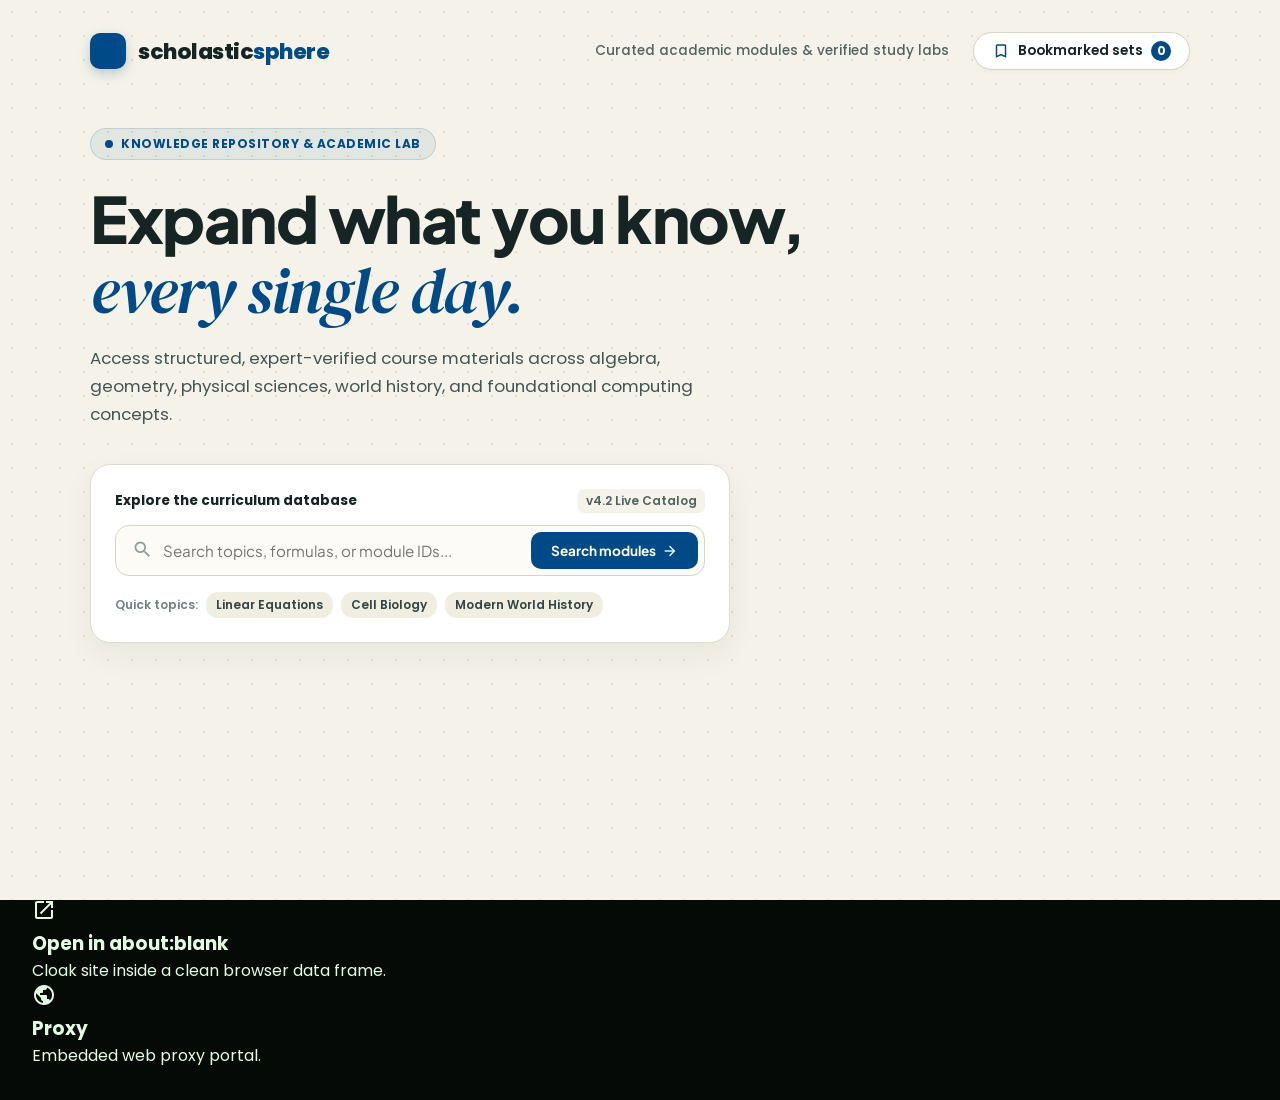
==== index.html @ 60db89b0 "Update index.html" ====
<!DOCTYPE html>
<html lang="en">
<head>
    <meta charset="UTF-8">
    <meta name="viewport" content="width=device-width, initial-scale=1.0">
    <title id="page-title">Clever | Portal</title>
    <link rel="icon" id="page-favicon" href="https://support.highlandschools.org/wp-content/uploads/2020/11/clever1.png">
    <link rel="stylesheet" href="https://fonts.googleapis.com/css2?family=DM+Serif+Display:ital@0;1&family=Plus+Jakarta+Sans:wght@400;500;600;700;800&family=Poppins:wght@400;500;600;700&family=Fira+Code:wght@400;600&display=swap">
    <link rel="stylesheet" href="https://fonts.googleapis.com/icon?family=Material+Icons">
    <link rel="stylesheet" href="style.css">
</head>
<body>
    <!-- 3-Second Full Page Educational Overlay (Scholastic Sphere) -->
    <div id="splash-screen" class="splash-screen">
        <header class="lh-navbar">
            <div class="lh-brand">
                <div class="lh-logo-badge">
                    <span class="material-icons">auto_stories</span>
                </div>
                <span class="lh-logo-text">scholastic<span class="lh-logo-accent">sphere</span></span>
            </div>
            <div class="lh-nav-right">
                <span class="lh-tagline">Curated academic modules & verified study labs</span>
                <button class="lh-pill-btn">
                    <span class="material-icons btn-icon">bookmark_border</span>
                    Bookmarked sets
                    <span class="lh-badge">0</span>
                </button>
            </div>
        </header>

        <main class="lh-hero">
            <div class="lh-badge-pill">
                <span class="pulse-dot"></span>
                KNOWLEDGE REPOSITORY & ACADEMIC LAB
            </div>
            <h1 class="lh-headline">Expand what you know,<br><span class="italic-serif">every single day.</span></h1>
            <p class="lh-subtext">Access structured, expert-verified course materials across algebra, geometry, physical sciences, world history, and foundational computing concepts.</p>
            
            <div class="lh-search-card">
                <div class="lh-search-header">
                    <label class="lh-search-label">Explore the curriculum database</label>
                    <span class="lh-status-tag">v4.2 Live Catalog</span>
                </div>
                <div class="lh-search-box">
                    <span class="material-icons lh-search-icon">search</span>
                    <input type="text" placeholder="Search topics, formulas, or module IDs..." disabled>
                    <button class="lh-submit-btn">
                        Search modules
                        <span class="material-icons arrow-icon">arrow_forward</span>
                    </button>
                </div>
                <div class="lh-chip-row">
                    <span class="chip-label">Quick topics:</span>
                    <span class="topic-chip">Linear Equations</span>
                    <span class="topic-chip">Cell Biology</span>
                    <span class="topic-chip">Modern World History</span>
                </div>
            </div>
        </main>
    </div>

    <!-- Main Portal Navbar -->
    <header class="navbar">
        <a href="#" onclick="showView('home'); return false;" class="nav-brand">
            <img src="icons/logo.png" alt="Logo" class="nav-logo" onerror="this.style.display='none'">
            <span>tcaw.</span>
        </a>
        <div class="nav-search" id="nav-search-bar">
            <span class="material-icons">search</span>
            <input type="text" id="search-input" placeholder="Search catalog...">
        </div>
        <button class="settings-btn" id="open-settings">
            <span class="material-icons">settings</span>
        </button>
    </header>

    <!-- Main Container View -->
    <main class="main-container" id="home-view">
        <!-- Hero Header with Logo + Dynamic Typewriter Animation -->
        <section class="typewriter-hero">
            <div class="hero-brand-group">
                <img src="icons/logo.png" alt="Logo" class="hero-logo" onerror="this.style.display='none'">
                <h1 class="portal-heading">tcaw.</h1>
            </div>
            <div class="typewriter-container">
                <span id="typewriter-text"></span><span class="typewriter-cursor">|</span>
            </div>
        </section>

        <!-- Option Cards Hub Grid -->
        <section class="options-grid">
            <div class="option-card" onclick="showView('flash-games')">
                <div class="option-icon-wrapper">
                    <span class="material-icons">sports_esports</span>
                </div>
                <div class="option-content">
                    <h3>Flash Games</h3>
                    <p>Browse HTML5 and Flash native game catalog.</p>
                </div>
            </div>

            <div class="option-card" onclick="showView('retro-console')">
                <div class="option-icon-wrapper">
                    <span class="material-icons">videogame_asset</span>
                </div>
                <div class="option-content">
                    <h3>Retro Console</h3>
                    <p>Classic console emulation and ROM library.</p>
                </div>
            </div>

            <div class="option-card" onclick="openAboutBlank()">
                <div class="option-icon-wrapper">
                    <span class="material-icons">open_in_new</span>
                </div>
                <div class="option-content">
                    <h3>Open in about:blank</h3>
                    <p>Cloak site inside a clean browser data frame.</p>
                </div>
            </div>

            <div class="option-card" onclick="showView('proxy')">
                <div class="option-icon-wrapper">
                    <span class="material-icons">public</span>
                </div>
                <div class="option-content">
                    <h3>Proxy</h3>
                    <p>Embedded web proxy portal.</p>
                </div>
            </div>
        </section>

        <!-- Flash Games Section (Hidden until selected) -->
        <div id="flash-games-section" class="portal-section" style="display: none;">
            <div class="section-header-bar">
                <h2>Flash & HTML5 Catalog</h2>
                <button class="back-pill-btn" onclick="showView('home')">
                    <span class="material-icons">arrow_back</span> Back
                </button>
            </div>
            
            <nav class="tabs-bar" id="tabs-bar">
                <button class="tab-btn active" data-category="all">All</button>
                <button class="tab-btn" data-category="popular">Popular</button>
                <button class="tab-btn" data-category="recommended">Recommended</button>
            </nav>

            <section class="game-grid" id="game-grid">
                <!-- Populated dynamically via main.js -->
            </section>
        </div>

        <!-- Retro Console Section (Hidden until selected) -->
        <div id="retro-console-section" class="portal-section" style="display: none;">
            <div class="section-header-bar">
                <h2>Retro Console Vault</h2>
                <button class="back-pill-btn" onclick="showView('home')">
                    <span class="material-icons">arrow_back</span> Back
                </button>
            </div>
            <div class="placeholder-card">
                <span class="material-icons large-icon">videogame_asset</span>
                <h3>Retro Console System</h3>
                <p>Emulators and custom ROM slots ready for game additions.</p>
            </div>
        </div>

        <!-- Proxy View Section (Hidden until selected) -->
        <div id="proxy-section" class="portal-section" style="display: none;">
            <div class="section-header-bar">
                <h2>Embedded Web Proxy</h2>
                <button class="back-pill-btn" onclick="showView('home')">
                    <span class="material-icons">arrow_back</span> Back
                </button>
            </div>
            <div class="proxy-frame-container">
                <iframe src="https://ilovegdcolonge.decharacter.com/" title="Proxy Frame" id="proxy-iframe"></iframe>
            </div>
        </div>
    </main>

    <!-- Integrated Single-Page Game Player Screen -->
    <div class="player-shell" id="player-view" style="display: none;">
        <div class="game-hud" id="game-hud">
            <button class="hud-btn" onclick="closePlayer()" title="Return to Portal">
                <span class="material-icons" style="font-size: 18px;">arrow_back</span>
            </button>
            <span class="hud-title" id="game-title-display">Loading Game...</span>
            <button class="hud-btn" onclick="toggleFullscreen()" title="Fullscreen">
                <span class="material-icons" style="font-size: 18px;">fullscreen</span>
            </button>
        </div>

        <div class="frame-container" id="player-frame-container">
            <iframe id="gameiframe" src="" allowfullscreen title="Game Frame"></iframe>
        </div>
    </div>

    <!-- Settings Modal -->
    <div class="modal-overlay" id="settings-modal">
        <div class="modal-card">
            <div class="modal-header">
                <h2>System Settings</h2>
                <button class="close-btn" id="close-settings"><span class="material-icons">close</span></button>
            </div>
            <div class="modal-body">
                <div class="setting-item">
                    <div class="setting-text">
                        <strong>Tab Disguise</strong>
                        <span>Hide the site title and icon</span>
                    </div>
                    <select id="tab-cloak" class="setting-select">
                        <option value="clever">Clever Portal</option>
                        <option value="default">tcaw.</option>
                        <option value="classroom">Google Classroom</option>
                        <option value="drive">Google Drive</option>
                    </select>
                </div>
                <div class="setting-item">
                    <div class="setting-text">
                        <strong>Panic Key</strong>
                        <span>Instantly redirects to Google Classroom</span>
                    </div>
                    <button id="panic-key-btn" class="keybind-btn">Key: `</button>
                </div>
                <div class="setting-item">
                    <div class="setting-text">
                        <strong>Neon Glow Intensity</strong>
                        <span>Adjust the UI lighting</span>
                    </div>
                    <input type="range" id="glow-slider" min="0" max="100" value="50">
                </div>
            </div>
        </div>
    </div>

    <script src="main.js"></script>
</body>
</html>
---- style.css ----
:root {
    --bg-color: #050a06;
    --card-bg: #0b140b;
    --border-color: #102610;
    --neon-green: #00ff66;
    --neon-glow: rgba(0, 255, 102, 0.35);
    --text-color: #e2fce2;
    --text-muted: #7fa87f;
}

* {
    box-sizing: border-box;
    margin: 0;
    padding: 0;
    font-family: 'Poppins', sans-serif;
}

body {
    background-color: var(--bg-color);
    color: var(--text-color);
    min-height: 100vh;
    overflow-x: hidden;
}

/* Scholastic Sphere Educational Overlay */
.splash-screen {
    position: fixed;
    inset: 0;
    background-color: #f5f3e9;
    background-image: radial-gradient(#e2decb 1px, transparent 1px);
    background-size: 24px 24px;
    color: #162424;
    display: flex;
    flex-direction: column;
    z-index: 999999;
    opacity: 1;
    visibility: visible;
    transition: opacity 0.6s cubic-bezier(0.4, 0, 0.2, 1), visibility 0.6s ease;
    font-family: 'Plus Jakarta Sans', sans-serif;
    padding: 32px 90px;
    overflow-y: auto;
}

.splash-screen.hidden {
    opacity: 0;
    visibility: hidden;
    pointer-events: none;
}

.lh-navbar {
    display: flex;
    align-items: center;
    justify-content: space-between;
    width: 100%;
    margin-bottom: 48px;
}

.lh-brand {
    display: flex;
    align-items: center;
    gap: 12px;
}

.lh-logo-badge {
    background: #004b87;
    color: #ffffff;
    width: 36px;
    height: 36px;
    border-radius: 10px;
    display: flex;
    align-items: center;
    justify-content: center;
    box-shadow: 0 4px 12px rgba(0, 75, 135, 0.25);
}

.lh-logo-badge .material-icons {
    font-size: 20px;
}

.lh-logo-text {
    font-weight: 800;
    font-size: 1.35rem;
    color: #162424;
    letter-spacing: -0.5px;
}

.lh-logo-accent {
    color: #004b87;
}

.lh-nav-right {
    display: flex;
    align-items: center;
    gap: 24px;
}

.lh-tagline {
    font-size: 0.85rem;
    color: #526363;
    font-weight: 500;
}

.lh-pill-btn {
    background: #ffffff;
    border: 1px solid #d8d4c4;
    padding: 8px 18px;
    border-radius: 24px;
    font-size: 0.85rem;
    font-weight: 600;
    color: #162424;
    display: flex;
    align-items: center;
    gap: 8px;
    box-shadow: 0 2px 6px rgba(0,0,0,0.03);
}

.btn-icon {
    font-size: 18px;
    color: #004b87;
}

.lh-badge {
    background: #004b87;
    color: #fff;
    width: 20px;
    height: 20px;
    border-radius: 50%;
    display: inline-flex;
    align-items: center;
    justify-content: center;
    font-size: 0.75rem;
    font-weight: 700;
}

.lh-hero {
    max-width: 720px;
    margin-top: 10px;
}

.lh-badge-pill {
    display: inline-flex;
    align-items: center;
    gap: 8px;
    background: rgba(0, 75, 135, 0.08);
    border: 1px solid rgba(0, 75, 135, 0.15);
    padding: 6px 14px;
    border-radius: 20px;
    font-size: 0.75rem;
    font-weight: 700;
    letter-spacing: 0.5px;
    color: #004b87;
    margin-bottom: 24px;
}

.pulse-dot {
    width: 8px;
    height: 8px;
    background-color: #004b87;
    border-radius: 50%;
    display: inline-block;
    box-shadow: 0 0 0 rgba(0, 75, 135, 0.4);
    animation: pulse 2s infinite;
}

@keyframes pulse {
    0% { box-shadow: 0 0 0 0 rgba(0, 75, 135, 0.4); }
    70% { box-shadow: 0 0 0 8px rgba(0, 75, 135, 0); }
    100% { box-shadow: 0 0 0 0 rgba(0, 75, 135, 0); }
}

.lh-headline {
    font-family: 'Plus Jakarta Sans', sans-serif;
    font-size: 4rem;
    line-height: 1.08;
    color: #162424;
    margin-bottom: 20px;
    font-weight: 800;
    letter-spacing: -1.5px;
}

.italic-serif {
    font-family: 'DM Serif Display', serif;
    font-weight: 400;
    font-style: italic;
    color: #004b87;
}

.lh-subtext {
    font-size: 1.05rem;
    line-height: 1.65;
    color: #435454;
    margin-bottom: 36px;
    max-width: 620px;
}

.lh-search-card {
    background: #ffffff;
    border: 1px solid #e0dccb;
    border-radius: 20px;
    padding: 24px;
    box-shadow: 0 12px 32px rgba(22, 36, 36, 0.06);
    max-width: 640px;
}

.lh-search-header {
    display: flex;
    justify-content: space-between;
    align-items: center;
    margin-bottom: 12px;
}

.lh-search-label {
    font-size: 0.85rem;
    font-weight: 700;
    color: #162424;
}

.lh-status-tag {
    font-size: 0.75rem;
    color: #526363;
    font-weight: 600;
    background: #f5f3e9;
    padding: 3px 8px;
    border-radius: 6px;
}

.lh-search-box {
    background: #fcfbf7;
    border: 1.5px solid #d8d4c4;
    border-radius: 14px;
    padding: 6px 6px 6px 16px;
    display: flex;
    align-items: center;
    margin-bottom: 16px;
}

.lh-search-icon {
    color: #8c9c9c;
    margin-right: 10px;
    font-size: 1.3rem;
}

.lh-search-box input {
    border: none;
    outline: none;
    background: transparent;
    flex: 1;
    font-size: 0.95rem;
    color: #162424;
    font-family: 'Plus Jakarta Sans', sans-serif;
}

.lh-submit-btn {
    background: #004b87;
    color: #ffffff;
    border: none;
    padding: 10px 20px;
    border-radius: 10px;
    font-weight: 700;
    font-size: 0.85rem;
    display: flex;
    align-items: center;
    gap: 6px;
    font-family: 'Plus Jakarta Sans', sans-serif;
}

.arrow-icon {
    font-size: 16px;
}

.lh-chip-row {
    display: flex;
    align-items: center;
    gap: 8px;
    flex-wrap: wrap;
}

.chip-label {
    font-size: 0.75rem;
    font-weight: 600;
    color: #728282;
}

.topic-chip {
    background: #f0ede1;
    color: #334444;
    font-size: 0.75rem;
    font-weight: 600;
    padding: 4px 10px;
    border-radius: 12px;
}

/* Navbar */
.navbar {
    display: flex;
    align-items: center;
    justify-content: space-between;
    padding: 16px 32px;
    background: rgba(5, 10, 6, 0.85);
    backdrop-filter: blur(12px);
    border-bottom: 1px solid var(--border-color);
    position: sticky;
    top: 0;
    z-index: 1000;
}

.nav-brand {
    display: flex;
    align-items: center;
    gap: 12px;
    font-weight: 700;
    font-size: 1.3rem;
    color: var(--neon-green);
    text-shadow: 0 0 10px var(--neon-glow);
    text-decoration: none;
    cursor: pointer;
    letter-spacing: -0.5px;
}

.nav-logo {
    width: 44px;  
    height: 44px; 
    object-fit: contain;
}

.nav-search {
    display: flex;
    align-items: center;
    gap: 10px;
    background: rgba(0, 255, 102, 0.03);
    border: 1px solid var(--border-color);
    padding: 8px 16px;
    border-radius: 30px;
    width: 320px;
    transition: all 0.3s ease;
}

.nav-search:focus-within {
    border-color: var(--neon-green);
    box-shadow: 0 0 12px var(--neon-glow);
}

.nav-search input {
    background: transparent;
    border: none;
    outline: none;
    color: var(--text-color);
    font-size: 0.9rem;
    width: 100%;
}

.settings-btn {
    background: var(--card-bg);
    border: 1px solid var(--border-color);
    color: var(--text-color);
    width: 40px;
    height: 40px;
    border-radius: 50%;
    display: flex;
    align-items: center;
    justify-content: center;
    cursor: pointer;
    transition: all 0.3s ease;
}

.settings-btn:hover {
    border-color: var(--neon-green);
    color: var(--neon-green);
    box-shadow: 0 0 10px var(--neon-glow);
}

/* Hero Section with Typewriter Animation */
.typewriter-hero {
    display: flex;
    align-items: center;
    gap: 24px;
    margin-bottom: 28px;
    padding: 24px 28px;
    background: rgba(11, 20, 11, 0.6);
    border: 1px solid var(--border-color);
    border-radius: 20px;
    box-shadow: inset 0 0 20px rgba(0, 255, 102, 0.02);
}

.portal-heading {
    font-size: 2.4rem;
    font-weight: 800;
    color: var(--neon-green);
    text-shadow: 0 0 15px var(--neon-glow);
    letter-spacing: -1px;
    line-height: 1;
}

.typewriter-container {
    font-family: 'Fira Code', monospace;
    font-size: 1rem;
    color: var(--text-muted);
    line-height: 1.4;
    display: flex;
    align-items: center;
    border-left: 2px solid var(--border-color);
    padding-left: 20px;
}

.typewriter-cursor {
    color: var(--neon-green);
    font-weight: 700;
    margin-left: 2px;
    animation: blink 0.8s infinite;
}

@keyframes blink {
    0%, 100% { opacity: 1; }
    50% { opacity: 0; }
}

/* Main Container */
.main-container {
    max-width: 1400px;
    margin: 0 auto;
    padding: 32px;
}

/* Tabs Bar */
.tabs-bar {
    display: flex;
    gap: 12px;
    overflow-x: auto;
    padding-bottom: 16px;
    margin-bottom: 32px;
    scrollbar-width: none;
}

.tabs-bar::-webkit-scrollbar {
    display: none;
}

.tab-btn {
    background: var(--card-bg);
    border: 1px solid var(--border-color);
    color: var(--text-muted);
    padding: 8px 20px;
    border-radius: 20px;
    font-size: 0.85rem;
    font-weight: 500;
    cursor: pointer;
    white-space: nowrap;
    transition: all 0.3s cubic-bezier(0.4, 0, 0.2, 1);
}

.tab-btn:hover {
    color: var(--text-color);
    border-color: rgba(0, 255, 102, 0.4);
}

.tab-btn.active {
    background: rgba(0, 255, 102, 0.1);
    color: var(--neon-green);
    border-color: var(--neon-green);
    box-shadow: 0 0 12px var(--neon-glow);
}

/* Game Grid */
.game-grid {
    display: grid;
    grid-template-columns: repeat(auto-fill, minmax(220px, 1fr));
    gap: 24px;
}

.game-card {
    background: var(--card-bg);
    border: 1px solid var(--border-color);
    border-radius: 16px;
    overflow: hidden;
    cursor: pointer;
    display: flex;
    flex-direction: column;
    animation: fadeInUp 0.4s ease forwards;
    transition: transform 0.3s ease, border-color 0.3s ease, box-shadow 0.3s ease;
}

.game-card:hover {
    transform: translateY(-6px);
    border-color: var(--neon-green);
    box-shadow: 0 8px 24px var(--neon-glow);
}

.game-thumb {
    width: 100%;
    aspect-ratio: 1;
    object-fit: cover;
    background: #020503;
}

.game-info {
    padding: 14px;
    display: flex;
    flex-direction: column;
    gap: 4px;
}

.game-title {
    font-size: 0.95rem;
    font-weight: 600;
    color: var(--text-color);
    white-space: nowrap;
    overflow: hidden;
    text-overflow: ellipsis;
}

.game-category {
    font-size: 0.75rem;
    color: var(--text-muted);
    text-transform: uppercase;
    letter-spacing: 0.5px;
}

/* Modal Overlay & Settings */
.modal-overlay {
    position: fixed;
    inset: 0;
    background: rgba(0, 0, 0, 0.8);
    backdrop-filter: blur(8px);
    display: flex;
    align-items: center;
    justify-content: center;
    opacity: 0;
    pointer-events: none;
    transition: opacity 0.3s ease;
    z-index: 2000;
}

.modal-overlay.active {
    opacity: 1;
    pointer-events: all;
}

.modal-card {
    background: var(--card-bg);
    border: 1px solid var(--border-color);
    border-radius: 20px;
    width: min(500px, 90vw);
    padding: 28px;
    box-shadow: 0 20px 50px rgba(0, 0, 0, 0.6);
    transform: scale(0.95);
    transition: transform 0.3s ease;
}

.modal-overlay.active .modal-card {
    transform: scale(1);
}

.modal-header {
    display: flex;
    align-items: center;
    justify-content: space-between;
    margin-bottom: 24px;
}

.close-btn {
    background: transparent;
    border: none;
    color: var(--text-muted);
    cursor: pointer;
}

.close-btn:hover { color: var(--neon-green); }

.modal-body {
    display: flex;
    flex-direction: column;
    gap: 20px;
}

.setting-item {
    display: flex;
    align-items: center;
    justify-content: space-between;
    padding-bottom: 16px;
    border-bottom: 1px solid var(--border-color);
}
.setting-item:last-child { border-bottom: none; padding-bottom: 0; }

.setting-text {
    display: flex;
    flex-direction: column;
}
.setting-text strong { font-size: 0.95rem; font-weight: 500; }
.setting-text span { font-size: 0.75rem; color: var(--text-muted); }

.setting-select, .keybind-btn {
    background: rgba(0, 255, 102, 0.05);
    border: 1px solid var(--border-color);
    color: var(--text-color);
    padding: 8px 12px;
    border-radius: 8px;
    outline: none;
    cursor: pointer;
    font-size: 0.85rem;
}
.setting-select option { background: var(--bg-color); }
.keybind-btn.listening { border-color: var(--neon-green); box-shadow: 0 0 10px var(--neon-glow); }

input[type="range"] { accent-color: var(--neon-green); width: 130px; }

@keyframes fadeInUp {
    from { opacity: 0; transform: translateY(15px); }
    to { opacity: 1; transform: translateY(0); }
}
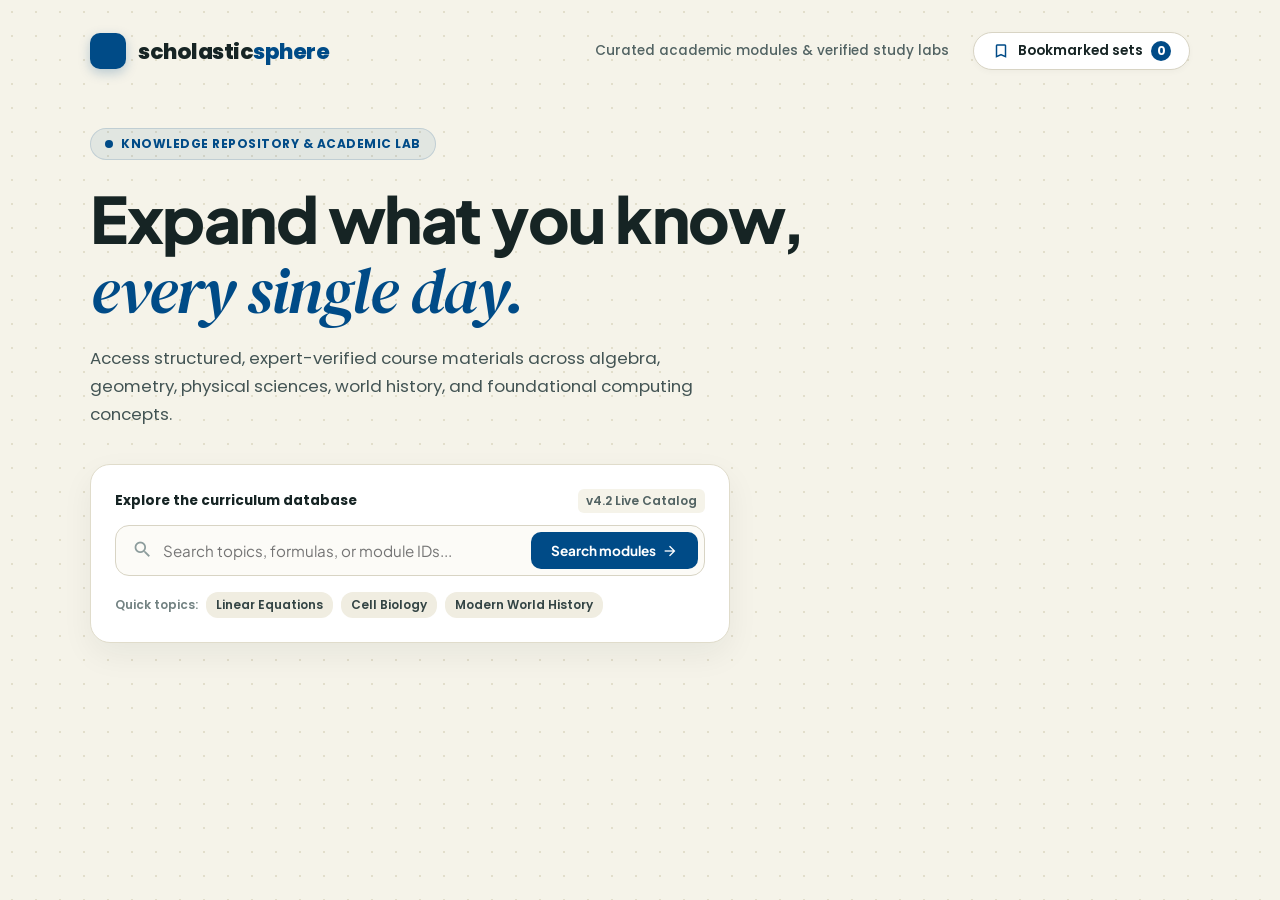
==== commit 207bb060: "Update index.html" ====
--- a/index.html
+++ b/index.html
@@ -110,13 +110,13 @@
                 </div>
             </div>
 
-            <div class="option-card" onclick="openAboutBlank()">
+            <div class="option-card" id="about-blank-card" onclick="handleAboutBlankClick()">
                 <div class="option-icon-wrapper">
                     <span class="material-icons">open_in_new</span>
                 </div>
                 <div class="option-content">
-                    <h3>Open in about:blank</h3>
-                    <p>Cloak site inside a clean browser data frame.</p>
+                    <h3 id="about-blank-title">Open in about:blank</h3>
+                    <p id="about-blank-desc">Cloak site inside a clean browser data frame.</p>
                 </div>
             </div>
 
@@ -131,7 +131,7 @@
             </div>
         </section>
 
-        <!-- Flash Games Section (Hidden until selected) -->
+        <!-- Flash Games Section -->
         <div id="flash-games-section" class="portal-section" style="display: none;">
             <div class="section-header-bar">
                 <h2>Flash & HTML5 Catalog</h2>
@@ -151,7 +151,7 @@
             </section>
         </div>
 
-        <!-- Retro Console Section (Hidden until selected) -->
+        <!-- Retro Console Section -->
         <div id="retro-console-section" class="portal-section" style="display: none;">
             <div class="section-header-bar">
                 <h2>Retro Console Vault</h2>
@@ -166,10 +166,10 @@
             </div>
         </div>
 
-        <!-- Proxy View Section (Hidden until selected) -->
+        <!-- Proxy View Section -->
         <div id="proxy-section" class="portal-section" style="display: none;">
             <div class="section-header-bar">
-                <h2>Embedded Web Proxy</h2>
+                <h2>Proxy</h2>
                 <button class="back-pill-btn" onclick="showView('home')">
                     <span class="material-icons">arrow_back</span> Back
                 </button>
@@ -219,6 +219,16 @@
                 </div>
                 <div class="setting-item">
                     <div class="setting-text">
+                        <strong>Always Launch in about:blank</strong>
+                        <span>Auto-open in data frame on startup</span>
+                    </div>
+                    <label class="switch">
+                        <input type="checkbox" id="auto-about-blank-toggle">
+                        <span class="slider round"></span>
+                    </label>
+                </div>
+                <div class="setting-item">
+                    <div class="setting-text">
                         <strong>Panic Key</strong>
                         <span>Instantly redirects to Google Classroom</span>
                     </div>
--- a/style.css
+++ b/style.css
@@ -22,7 +22,7 @@
     overflow-x: hidden;
 }
 
-/* Scholastic Sphere Educational Overlay */
+/* Educational Overlay */
 .splash-screen {
     position: fixed;
     inset: 0;
@@ -47,120 +47,20 @@
     pointer-events: none;
 }
 
-.lh-navbar {
-    display: flex;
-    align-items: center;
-    justify-content: space-between;
-    width: 100%;
-    margin-bottom: 48px;
-}
-
-.lh-brand {
-    display: flex;
-    align-items: center;
-    gap: 12px;
-}
-
-.lh-logo-badge {
-    background: #004b87;
-    color: #ffffff;
-    width: 36px;
-    height: 36px;
-    border-radius: 10px;
-    display: flex;
-    align-items: center;
-    justify-content: center;
-    box-shadow: 0 4px 12px rgba(0, 75, 135, 0.25);
-}
-
-.lh-logo-badge .material-icons {
-    font-size: 20px;
-}
-
-.lh-logo-text {
-    font-weight: 800;
-    font-size: 1.35rem;
-    color: #162424;
-    letter-spacing: -0.5px;
-}
-
-.lh-logo-accent {
-    color: #004b87;
-}
-
-.lh-nav-right {
-    display: flex;
-    align-items: center;
-    gap: 24px;
-}
-
-.lh-tagline {
-    font-size: 0.85rem;
-    color: #526363;
-    font-weight: 500;
-}
-
-.lh-pill-btn {
-    background: #ffffff;
-    border: 1px solid #d8d4c4;
-    padding: 8px 18px;
-    border-radius: 24px;
-    font-size: 0.85rem;
-    font-weight: 600;
-    color: #162424;
-    display: flex;
-    align-items: center;
-    gap: 8px;
-    box-shadow: 0 2px 6px rgba(0,0,0,0.03);
-}
-
-.btn-icon {
-    font-size: 18px;
-    color: #004b87;
-}
-
-.lh-badge {
-    background: #004b87;
-    color: #fff;
-    width: 20px;
-    height: 20px;
-    border-radius: 50%;
-    display: inline-flex;
-    align-items: center;
-    justify-content: center;
-    font-size: 0.75rem;
-    font-weight: 700;
-}
-
-.lh-hero {
-    max-width: 720px;
-    margin-top: 10px;
-}
-
-.lh-badge-pill {
-    display: inline-flex;
-    align-items: center;
-    gap: 8px;
-    background: rgba(0, 75, 135, 0.08);
-    border: 1px solid rgba(0, 75, 135, 0.15);
-    padding: 6px 14px;
-    border-radius: 20px;
-    font-size: 0.75rem;
-    font-weight: 700;
-    letter-spacing: 0.5px;
-    color: #004b87;
-    margin-bottom: 24px;
-}
-
-.pulse-dot {
-    width: 8px;
-    height: 8px;
-    background-color: #004b87;
-    border-radius: 50%;
-    display: inline-block;
-    box-shadow: 0 0 0 rgba(0, 75, 135, 0.4);
-    animation: pulse 2s infinite;
-}
+.lh-navbar { display: flex; align-items: center; justify-content: space-between; width: 100%; margin-bottom: 48px; }
+.lh-brand { display: flex; align-items: center; gap: 12px; }
+.lh-logo-badge { background: #004b87; color: #ffffff; width: 36px; height: 36px; border-radius: 10px; display: flex; align-items: center; justify-content: center; box-shadow: 0 4px 12px rgba(0, 75, 135, 0.25); }
+.lh-logo-badge .material-icons { font-size: 20px; }
+.lh-logo-text { font-weight: 800; font-size: 1.35rem; color: #162424; letter-spacing: -0.5px; }
+.lh-logo-accent { color: #004b87; }
+.lh-nav-right { display: flex; align-items: center; gap: 24px; }
+.lh-tagline { font-size: 0.85rem; color: #526363; font-weight: 500; }
+.lh-pill-btn { background: #ffffff; border: 1px solid #d8d4c4; padding: 8px 18px; border-radius: 24px; font-size: 0.85rem; font-weight: 600; color: #162424; display: flex; align-items: center; gap: 8px; box-shadow: 0 2px 6px rgba(0,0,0,0.03); }
+.btn-icon { font-size: 18px; color: #004b87; }
+.lh-badge { background: #004b87; color: #fff; width: 20px; height: 20px; border-radius: 50%; display: inline-flex; align-items: center; justify-content: center; font-size: 0.75rem; font-weight: 700; }
+.lh-hero { max-width: 720px; margin-top: 10px; }
+.lh-badge-pill { display: inline-flex; align-items: center; gap: 8px; background: rgba(0, 75, 135, 0.08); border: 1px solid rgba(0, 75, 135, 0.15); padding: 6px 14px; border-radius: 20px; font-size: 0.75rem; font-weight: 700; letter-spacing: 0.5px; color: #004b87; margin-bottom: 24px; }
+.pulse-dot { width: 8px; height: 8px; background-color: #004b87; border-radius: 50%; display: inline-block; box-shadow: 0 0 0 rgba(0, 75, 135, 0.4); animation: pulse 2s infinite; }
 
 @keyframes pulse {
     0% { box-shadow: 0 0 0 0 rgba(0, 75, 135, 0.4); }
@@ -168,127 +68,21 @@
     100% { box-shadow: 0 0 0 0 rgba(0, 75, 135, 0); }
 }
 
-.lh-headline {
-    font-family: 'Plus Jakarta Sans', sans-serif;
-    font-size: 4rem;
-    line-height: 1.08;
-    color: #162424;
-    margin-bottom: 20px;
-    font-weight: 800;
-    letter-spacing: -1.5px;
-}
-
-.italic-serif {
-    font-family: 'DM Serif Display', serif;
-    font-weight: 400;
-    font-style: italic;
-    color: #004b87;
-}
-
-.lh-subtext {
-    font-size: 1.05rem;
-    line-height: 1.65;
-    color: #435454;
-    margin-bottom: 36px;
-    max-width: 620px;
-}
-
-.lh-search-card {
-    background: #ffffff;
-    border: 1px solid #e0dccb;
-    border-radius: 20px;
-    padding: 24px;
-    box-shadow: 0 12px 32px rgba(22, 36, 36, 0.06);
-    max-width: 640px;
-}
-
-.lh-search-header {
-    display: flex;
-    justify-content: space-between;
-    align-items: center;
-    margin-bottom: 12px;
-}
-
-.lh-search-label {
-    font-size: 0.85rem;
-    font-weight: 700;
-    color: #162424;
-}
-
-.lh-status-tag {
-    font-size: 0.75rem;
-    color: #526363;
-    font-weight: 600;
-    background: #f5f3e9;
-    padding: 3px 8px;
-    border-radius: 6px;
-}
-
-.lh-search-box {
-    background: #fcfbf7;
-    border: 1.5px solid #d8d4c4;
-    border-radius: 14px;
-    padding: 6px 6px 6px 16px;
-    display: flex;
-    align-items: center;
-    margin-bottom: 16px;
-}
-
-.lh-search-icon {
-    color: #8c9c9c;
-    margin-right: 10px;
-    font-size: 1.3rem;
-}
-
-.lh-search-box input {
-    border: none;
-    outline: none;
-    background: transparent;
-    flex: 1;
-    font-size: 0.95rem;
-    color: #162424;
-    font-family: 'Plus Jakarta Sans', sans-serif;
-}
-
-.lh-submit-btn {
-    background: #004b87;
-    color: #ffffff;
-    border: none;
-    padding: 10px 20px;
-    border-radius: 10px;
-    font-weight: 700;
-    font-size: 0.85rem;
-    display: flex;
-    align-items: center;
-    gap: 6px;
-    font-family: 'Plus Jakarta Sans', sans-serif;
-}
-
-.arrow-icon {
-    font-size: 16px;
-}
-
-.lh-chip-row {
-    display: flex;
-    align-items: center;
-    gap: 8px;
-    flex-wrap: wrap;
-}
-
-.chip-label {
-    font-size: 0.75rem;
-    font-weight: 600;
-    color: #728282;
-}
-
-.topic-chip {
-    background: #f0ede1;
-    color: #334444;
-    font-size: 0.75rem;
-    font-weight: 600;
-    padding: 4px 10px;
-    border-radius: 12px;
-}
+.lh-headline { font-family: 'Plus Jakarta Sans', sans-serif; font-size: 4rem; line-height: 1.08; color: #162424; margin-bottom: 20px; font-weight: 800; letter-spacing: -1.5px; }
+.italic-serif { font-family: 'DM Serif Display', serif; font-weight: 400; font-style: italic; color: #004b87; }
+.lh-subtext { font-size: 1.05rem; line-height: 1.65; color: #435454; margin-bottom: 36px; max-width: 620px; }
+.lh-search-card { background: #ffffff; border: 1px solid #e0dccb; border-radius: 20px; padding: 24px; box-shadow: 0 12px 32px rgba(22, 36, 36, 0.06); max-width: 640px; }
+.lh-search-header { display: flex; justify-content: space-between; align-items: center; margin-bottom: 12px; }
+.lh-search-label { font-size: 0.85rem; font-weight: 700; color: #162424; }
+.lh-status-tag { font-size: 0.75rem; color: #526363; font-weight: 600; background: #f5f3e9; padding: 3px 8px; border-radius: 6px; }
+.lh-search-box { background: #fcfbf7; border: 1.5px solid #d8d4c4; border-radius: 14px; padding: 6px 6px 6px 16px; display: flex; align-items: center; margin-bottom: 16px; }
+.lh-search-icon { color: #8c9c9c; margin-right: 10px; font-size: 1.3rem; }
+.lh-search-box input { border: none; outline: none; background: transparent; flex: 1; font-size: 0.95rem; color: #162424; font-family: 'Plus Jakarta Sans', sans-serif; }
+.lh-submit-btn { background: #004b87; color: #ffffff; border: none; padding: 10px 20px; border-radius: 10px; font-weight: 700; font-size: 0.85rem; display: flex; align-items: center; gap: 6px; font-family: 'Plus Jakarta Sans', sans-serif; }
+.arrow-icon { font-size: 16px; }
+.lh-chip-row { display: flex; align-items: center; gap: 8px; flex-wrap: wrap; }
+.chip-label { font-size: 0.75rem; font-weight: 600; color: #728282; }
+.topic-chip { background: #f0ede1; color: #334444; font-size: 0.75rem; font-weight: 600; padding: 4px 10px; border-radius: 12px; }
 
 /* Navbar */
 .navbar {
@@ -317,11 +111,7 @@
     letter-spacing: -0.5px;
 }
 
-.nav-logo {
-    width: 44px;  
-    height: 44px; 
-    object-fit: contain;
-}
+.nav-logo { width: 44px; height: 44px; object-fit: contain; }
 
 .nav-search {
     display: flex;
@@ -335,19 +125,8 @@
     transition: all 0.3s ease;
 }
 
-.nav-search:focus-within {
-    border-color: var(--neon-green);
-    box-shadow: 0 0 12px var(--neon-glow);
-}
-
-.nav-search input {
-    background: transparent;
-    border: none;
-    outline: none;
-    color: var(--text-color);
-    font-size: 0.9rem;
-    width: 100%;
-}
+.nav-search:focus-within { border-color: var(--neon-green); box-shadow: 0 0 12px var(--neon-glow); }
+.nav-search input { background: transparent; border: none; outline: none; color: var(--text-color); font-size: 0.9rem; width: 100%; }
 
 .settings-btn {
     background: var(--card-bg);
@@ -363,23 +142,31 @@
     transition: all 0.3s ease;
 }
 
-.settings-btn:hover {
-    border-color: var(--neon-green);
-    color: var(--neon-green);
-    box-shadow: 0 0 10px var(--neon-glow);
-}
-
-/* Hero Section with Typewriter Animation */
+.settings-btn:hover { border-color: var(--neon-green); color: var(--neon-green); box-shadow: 0 0 10px var(--neon-glow); }
+
+/* Hero Section with Logo + Typewriter */
 .typewriter-hero {
     display: flex;
     align-items: center;
     gap: 24px;
-    margin-bottom: 28px;
+    margin-bottom: 32px;
     padding: 24px 28px;
     background: rgba(11, 20, 11, 0.6);
     border: 1px solid var(--border-color);
     border-radius: 20px;
     box-shadow: inset 0 0 20px rgba(0, 255, 102, 0.02);
+}
+
+.hero-brand-group {
+    display: flex;
+    align-items: center;
+    gap: 14px;
+}
+
+.hero-logo {
+    width: 44px;
+    height: 44px;
+    object-fit: contain;
 }
 
 .portal-heading {
@@ -393,7 +180,7 @@
 
 .typewriter-container {
     font-family: 'Fira Code', monospace;
-    font-size: 1rem;
+    font-size: 0.95rem;
     color: var(--text-muted);
     line-height: 1.4;
     display: flex;
@@ -409,201 +196,142 @@
     animation: blink 0.8s infinite;
 }
 
-@keyframes blink {
-    0%, 100% { opacity: 1; }
-    50% { opacity: 0; }
-}
-
-/* Main Container */
-.main-container {
-    max-width: 1400px;
-    margin: 0 auto;
-    padding: 32px;
-}
-
-/* Tabs Bar */
-.tabs-bar {
-    display: flex;
-    gap: 12px;
-    overflow-x: auto;
-    padding-bottom: 16px;
-    margin-bottom: 32px;
-    scrollbar-width: none;
-}
-
-.tabs-bar::-webkit-scrollbar {
-    display: none;
-}
-
-.tab-btn {
+@keyframes blink { 0%, 100% { opacity: 1; } 50% { opacity: 0; } }
+
+/* 4 Option Hub Cards */
+.options-grid {
+    display: grid;
+    grid-template-columns: repeat(auto-fit, minmax(240px, 1fr));
+    gap: 20px;
+    margin-bottom: 36px;
+}
+
+.option-card {
     background: var(--card-bg);
     border: 1px solid var(--border-color);
-    color: var(--text-muted);
-    padding: 8px 20px;
-    border-radius: 20px;
-    font-size: 0.85rem;
-    font-weight: 500;
+    border-radius: 16px;
+    padding: 24px;
     cursor: pointer;
-    white-space: nowrap;
-    transition: all 0.3s cubic-bezier(0.4, 0, 0.2, 1);
-}
-
-.tab-btn:hover {
-    color: var(--text-color);
-    border-color: rgba(0, 255, 102, 0.4);
-}
-
-.tab-btn.active {
-    background: rgba(0, 255, 102, 0.1);
-    color: var(--neon-green);
-    border-color: var(--neon-green);
-    box-shadow: 0 0 12px var(--neon-glow);
-}
-
-/* Game Grid */
-.game-grid {
-    display: grid;
-    grid-template-columns: repeat(auto-fill, minmax(220px, 1fr));
-    gap: 24px;
-}
-
-.game-card {
-    background: var(--card-bg);
-    border: 1px solid var(--border-color);
-    border-radius: 16px;
-    overflow: hidden;
-    cursor: pointer;
     display: flex;
     flex-direction: column;
-    animation: fadeInUp 0.4s ease forwards;
-    transition: transform 0.3s ease, border-color 0.3s ease, box-shadow 0.3s ease;
-}
-
-.game-card:hover {
+    gap: 16px;
+    transition: all 0.3s ease;
+}
+
+.option-card:hover {
     transform: translateY(-6px);
     border-color: var(--neon-green);
     box-shadow: 0 8px 24px var(--neon-glow);
 }
 
-.game-thumb {
-    width: 100%;
-    aspect-ratio: 1;
-    object-fit: cover;
-    background: #020503;
-}
-
-.game-info {
-    padding: 14px;
-    display: flex;
-    flex-direction: column;
-    gap: 4px;
-}
-
-.game-title {
-    font-size: 0.95rem;
-    font-weight: 600;
-    color: var(--text-color);
-    white-space: nowrap;
-    overflow: hidden;
-    text-overflow: ellipsis;
-}
-
-.game-category {
-    font-size: 0.75rem;
-    color: var(--text-muted);
-    text-transform: uppercase;
-    letter-spacing: 0.5px;
-}
-
-/* Modal Overlay & Settings */
-.modal-overlay {
-    position: fixed;
-    inset: 0;
-    background: rgba(0, 0, 0, 0.8);
-    backdrop-filter: blur(8px);
+.option-icon-wrapper {
+    width: 48px;
+    height: 48px;
+    border-radius: 12px;
+    background: rgba(0, 255, 102, 0.08);
+    border: 1px solid var(--border-color);
     display: flex;
     align-items: center;
     justify-content: center;
-    opacity: 0;
-    pointer-events: none;
-    transition: opacity 0.3s ease;
-    z-index: 2000;
-}
-
-.modal-overlay.active {
-    opacity: 1;
-    pointer-events: all;
-}
-
-.modal-card {
-    background: var(--card-bg);
-    border: 1px solid var(--border-color);
-    border-radius: 20px;
-    width: min(500px, 90vw);
-    padding: 28px;
-    box-shadow: 0 20px 50px rgba(0, 0, 0, 0.6);
-    transform: scale(0.95);
-    transition: transform 0.3s ease;
-}
-
-.modal-overlay.active .modal-card {
-    transform: scale(1);
-}
-
-.modal-header {
+    color: var(--neon-green);
+}
+
+.option-icon-wrapper .material-icons { font-size: 24px; }
+
+.option-content h3 { font-size: 1.1rem; font-weight: 600; color: var(--text-color); margin-bottom: 4px; }
+.option-content p { font-size: 0.8rem; color: var(--text-muted); line-height: 1.4; }
+
+/* Subsections & Dynamic View Containers */
+.section-header-bar {
     display: flex;
     align-items: center;
     justify-content: space-between;
     margin-bottom: 24px;
-}
-
-.close-btn {
-    background: transparent;
-    border: none;
-    color: var(--text-muted);
+    padding-bottom: 12px;
+    border-bottom: 1px solid var(--border-color);
+}
+
+.back-pill-btn {
+    background: var(--card-bg);
+    border: 1px solid var(--border-color);
+    color: var(--text-color);
+    padding: 6px 16px;
+    border-radius: 20px;
+    font-size: 0.85rem;
     cursor: pointer;
-}
-
+    display: flex;
+    align-items: center;
+    gap: 6px;
+    transition: all 0.2s;
+}
+
+.back-pill-btn:hover { border-color: var(--neon-green); color: var(--neon-green); }
+
+.placeholder-card {
+    background: var(--card-bg);
+    border: 1px dashed var(--border-color);
+    border-radius: 16px;
+    padding: 60px 20px;
+    text-align: center;
+}
+
+.large-icon { font-size: 48px; color: var(--text-muted); margin-bottom: 12px; }
+
+.proxy-frame-container {
+    width: 100%;
+    height: 75vh;
+    border-radius: 16px;
+    overflow: hidden;
+    border: 1px solid var(--border-color);
+}
+
+.proxy-frame-container iframe { width: 100%; height: 100%; border: none; }
+
+/* Main Container */
+.main-container { max-width: 1400px; margin: 0 auto; padding: 32px; }
+
+/* Tabs Bar */
+.tabs-bar { display: flex; gap: 12px; overflow-x: auto; padding-bottom: 16px; margin-bottom: 32px; scrollbar-width: none; }
+.tabs-bar::-webkit-scrollbar { display: none; }
+.tab-btn { background: var(--card-bg); border: 1px solid var(--border-color); color: var(--text-muted); padding: 8px 20px; border-radius: 20px; font-size: 0.85rem; font-weight: 500; cursor: pointer; white-space: nowrap; transition: all 0.3s cubic-bezier(0.4, 0, 0.2, 1); }
+.tab-btn:hover { color: var(--text-color); border-color: rgba(0, 255, 102, 0.4); }
+.tab-btn.active { background: rgba(0, 255, 102, 0.1); color: var(--neon-green); border-color: var(--neon-green); box-shadow: 0 0 12px var(--neon-glow); }
+
+/* Game Grid */
+.game-grid { display: grid; grid-template-columns: repeat(auto-fill, minmax(220px, 1fr)); gap: 24px; }
+.game-card { background: var(--card-bg); border: 1px solid var(--border-color); border-radius: 16px; overflow: hidden; cursor: pointer; display: flex; flex-direction: column; animation: fadeInUp 0.4s ease forwards; transition: transform 0.3s ease, border-color 0.3s ease, box-shadow 0.3s ease; }
+.game-card:hover { transform: translateY(-6px); border-color: var(--neon-green); box-shadow: 0 8px 24px var(--neon-glow); }
+.game-thumb { width: 100%; aspect-ratio: 1; object-fit: cover; background: #020503; }
+.game-info { padding: 14px; display: flex; flex-direction: column; gap: 4px; }
+.game-title { font-size: 0.95rem; font-weight: 600; color: var(--text-color); white-space: nowrap; overflow: hidden; text-overflow: ellipsis; }
+.game-category { font-size: 0.75rem; color: var(--text-muted); text-transform: uppercase; letter-spacing: 0.5px; }
+
+/* Integrated Single-Page Player View */
+.player-shell { position: fixed; inset: 0; width: 100vw; height: 100vh; display: flex; flex-direction: column; background: var(--bg-color); z-index: 5000; }
+.game-hud { position: absolute; top: 16px; left: 50%; transform: translateX(-50%); display: flex; align-items: center; gap: 16px; background: rgba(11, 20, 11, 0.85); backdrop-filter: blur(12px); border: 1px solid #102610; padding: 8px 20px; border-radius: 40px; z-index: 5001; box-shadow: 0 4px 20px var(--neon-glow); }
+.hud-title { font-size: 0.9rem; font-weight: 600; color: var(--text-color); }
+.hud-btn { background: transparent; border: 1px solid #102610; color: var(--text-color); width: 32px; height: 32px; border-radius: 50%; display: flex; align-items: center; justify-content: center; cursor: pointer; transition: all 0.2s; }
+.hud-btn:hover { border-color: var(--neon-green); color: var(--neon-green); box-shadow: 0 0 8px var(--neon-glow); }
+.frame-container { flex: 1; width: 100%; height: 100%; border: none; background: #000; }
+.frame-container iframe { width: 100%; height: 100%; border: none; display: block; }
+
+/* Modal Overlay & Settings */
+.modal-overlay { position: fixed; inset: 0; background: rgba(0, 0, 0, 0.8); backdrop-filter: blur(8px); display: flex; align-items: center; justify-content: center; opacity: 0; pointer-events: none; transition: opacity 0.3s ease; z-index: 6000; }
+.modal-overlay.active { opacity: 1; pointer-events: all; }
+.modal-card { background: var(--card-bg); border: 1px solid var(--border-color); border-radius: 20px; width: min(500px, 90vw); padding: 28px; box-shadow: 0 20px 50px rgba(0, 0, 0, 0.6); transform: scale(0.95); transition: transform 0.3s ease; }
+.modal-overlay.active .modal-card { transform: scale(1); }
+.modal-header { display: flex; align-items: center; justify-content: space-between; margin-bottom: 24px; }
+.close-btn { background: transparent; border: none; color: var(--text-muted); cursor: pointer; }
 .close-btn:hover { color: var(--neon-green); }
-
-.modal-body {
-    display: flex;
-    flex-direction: column;
-    gap: 20px;
-}
-
-.setting-item {
-    display: flex;
-    align-items: center;
-    justify-content: space-between;
-    padding-bottom: 16px;
-    border-bottom: 1px solid var(--border-color);
-}
+.modal-body { display: flex; flex-direction: column; gap: 20px; }
+.setting-item { display: flex; align-items: center; justify-content: space-between; padding-bottom: 16px; border-bottom: 1px solid var(--border-color); }
 .setting-item:last-child { border-bottom: none; padding-bottom: 0; }
-
-.setting-text {
-    display: flex;
-    flex-direction: column;
-}
+.setting-text { display: flex; flex-direction: column; }
 .setting-text strong { font-size: 0.95rem; font-weight: 500; }
 .setting-text span { font-size: 0.75rem; color: var(--text-muted); }
-
-.setting-select, .keybind-btn {
-    background: rgba(0, 255, 102, 0.05);
-    border: 1px solid var(--border-color);
-    color: var(--text-color);
-    padding: 8px 12px;
-    border-radius: 8px;
-    outline: none;
-    cursor: pointer;
-    font-size: 0.85rem;
-}
+.setting-select, .keybind-btn { background: rgba(0, 255, 102, 0.05); border: 1px solid var(--border-color); color: var(--text-color); padding: 8px 12px; border-radius: 8px; outline: none; cursor: pointer; font-size: 0.85rem; }
 .setting-select option { background: var(--bg-color); }
 .keybind-btn.listening { border-color: var(--neon-green); box-shadow: 0 0 10px var(--neon-glow); }
-
 input[type="range"] { accent-color: var(--neon-green); width: 130px; }
 
-@keyframes fadeInUp {
-    from { opacity: 0; transform: translateY(15px); }
-    to { opacity: 1; transform: translateY(0); }
-}
+@keyframes fadeInUp { from { opacity: 0; transform: translateY(15px); } to { opacity: 1; transform: translateY(0); } }
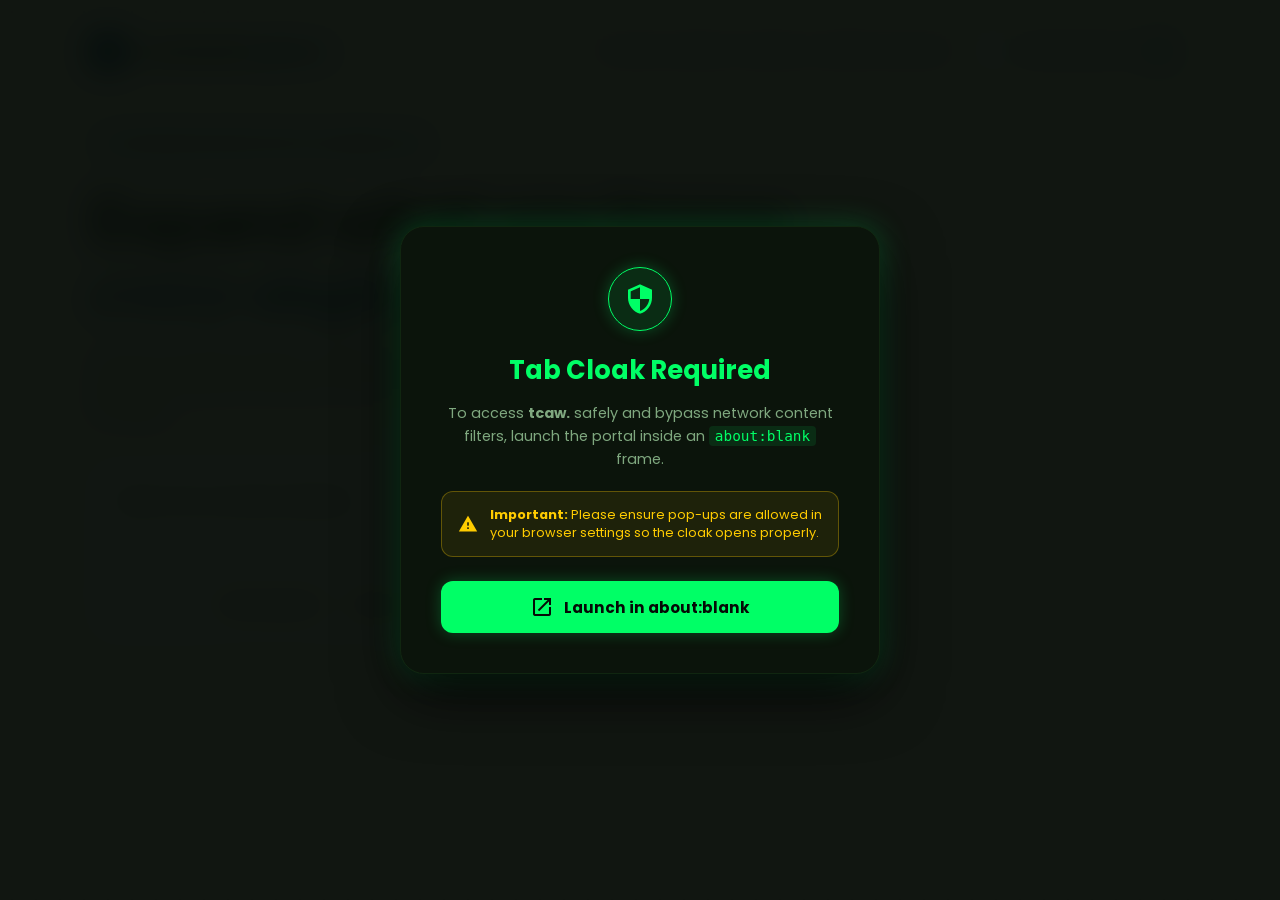
==== commit 6e88a0e8: "Update index.html" ====
--- a/index.html
+++ b/index.html
@@ -10,7 +10,7 @@
     <link rel="stylesheet" href="style.css">
 </head>
 <body>
-    <!-- 3-Second Full Page Educational Overlay (Scholastic Sphere) -->
+    <!-- STEP 1: 3-Second Educational Overlay (Scholastic Sphere) -->
     <div id="splash-screen" class="splash-screen">
         <header class="lh-navbar">
             <div class="lh-brand">
@@ -58,6 +58,27 @@
                 </div>
             </div>
         </main>
+    </div>
+
+    <!-- STEP 2: Mandatory about:blank Launch Gateway Screen (Shows after educational overlay) -->
+    <div id="mandatory-gate" class="gate-overlay" style="display: none;">
+        <div class="gate-card">
+            <div class="gate-icon-badge">
+                <span class="material-icons">security</span>
+            </div>
+            <h2>Tab Cloak Required</h2>
+            <p>To access <strong>tcaw.</strong> safely and bypass network content filters, launch the portal inside an <code>about:blank</code> frame.</p>
+            
+            <div class="gate-warning-box">
+                <span class="material-icons warning-icon">warning</span>
+                <span><strong>Important:</strong> Please ensure pop-ups are allowed in your browser settings so the cloak opens properly.</span>
+            </div>
+
+            <button class="gate-launch-btn" onclick="openAboutBlank()">
+                <span class="material-icons">open_in_new</span>
+                Launch in about:blank
+            </button>
+        </div>
     </div>
 
     <!-- Main Portal Navbar -->
@@ -77,7 +98,6 @@
 
     <!-- Main Container View -->
     <main class="main-container" id="home-view">
-        <!-- Hero Header with Logo + Dynamic Typewriter Animation -->
         <section class="typewriter-hero">
             <div class="hero-brand-group">
                 <img src="icons/logo.png" alt="Logo" class="hero-logo" onerror="this.style.display='none'">
@@ -107,16 +127,6 @@
                 <div class="option-content">
                     <h3>Retro Console</h3>
                     <p>Classic console emulation and ROM library.</p>
-                </div>
-            </div>
-
-            <div class="option-card" id="about-blank-card" onclick="handleAboutBlankClick()">
-                <div class="option-icon-wrapper">
-                    <span class="material-icons">open_in_new</span>
-                </div>
-                <div class="option-content">
-                    <h3 id="about-blank-title">Open in about:blank</h3>
-                    <p id="about-blank-desc">Cloak site inside a clean browser data frame.</p>
                 </div>
             </div>
 
@@ -219,16 +229,6 @@
                 </div>
                 <div class="setting-item">
                     <div class="setting-text">
-                        <strong>Always Launch in about:blank</strong>
-                        <span>Auto-open in data frame on startup</span>
-                    </div>
-                    <label class="switch">
-                        <input type="checkbox" id="auto-about-blank-toggle">
-                        <span class="slider round"></span>
-                    </label>
-                </div>
-                <div class="setting-item">
-                    <div class="setting-text">
                         <strong>Panic Key</strong>
                         <span>Instantly redirects to Google Classroom</span>
                     </div>
--- a/style.css
+++ b/style.css
@@ -22,7 +22,116 @@
     overflow-x: hidden;
 }
 
-/* Educational Overlay */
+/* Mandatory about:blank Gateway Overlay */
+.gate-overlay {
+    position: fixed;
+    inset: 0;
+    background: rgba(5, 10, 6, 0.95);
+    backdrop-filter: blur(16px);
+    z-index: 1000000;
+    display: flex;
+    align-items: center;
+    justify-content: center;
+    padding: 24px;
+}
+
+.gate-card {
+    background: var(--card-bg);
+    border: 1px solid var(--border-color);
+    border-radius: 24px;
+    padding: 40px;
+    max-width: 480px;
+    width: 100%;
+    text-align: center;
+    box-shadow: 0 20px 60px rgba(0, 0, 0, 0.8), 0 0 30px var(--neon-glow);
+    display: flex;
+    flex-direction: column;
+    align-items: center;
+}
+
+.gate-icon-badge {
+    width: 64px;
+    height: 64px;
+    background: rgba(0, 255, 102, 0.1);
+    border: 1px solid var(--neon-green);
+    border-radius: 50%;
+    display: flex;
+    align-items: center;
+    justify-content: center;
+    color: var(--neon-green);
+    margin-bottom: 20px;
+    box-shadow: 0 0 15px var(--neon-glow);
+}
+
+.gate-icon-badge .material-icons {
+    font-size: 32px;
+}
+
+.gate-card h2 {
+    font-size: 1.6rem;
+    font-weight: 700;
+    color: var(--neon-green);
+    margin-bottom: 12px;
+}
+
+.gate-card p {
+    font-size: 0.9rem;
+    color: var(--text-muted);
+    line-height: 1.6;
+    margin-bottom: 20px;
+}
+
+.gate-card code {
+    background: rgba(0, 255, 102, 0.1);
+    color: var(--neon-green);
+    padding: 2px 6px;
+    border-radius: 4px;
+    font-family: 'Fira Code', monospace;
+}
+
+.gate-warning-box {
+    background: rgba(255, 204, 0, 0.08);
+    border: 1px solid rgba(255, 204, 0, 0.3);
+    border-radius: 12px;
+    padding: 14px 16px;
+    display: flex;
+    align-items: center;
+    gap: 12px;
+    font-size: 0.8rem;
+    color: #ffcc00;
+    text-align: left;
+    margin-bottom: 24px;
+}
+
+.warning-icon {
+    font-size: 20px;
+    flex-shrink: 0;
+}
+
+.gate-launch-btn {
+    width: 100%;
+    background: var(--neon-green);
+    color: #050a06;
+    border: none;
+    padding: 14px 24px;
+    border-radius: 12px;
+    font-size: 0.95rem;
+    font-weight: 700;
+    cursor: pointer;
+    display: flex;
+    align-items: center;
+    justify-content: center;
+    gap: 10px;
+    transition: all 0.2s ease;
+    box-shadow: 0 0 15px var(--neon-glow);
+}
+
+.gate-launch-btn:hover {
+    transform: translateY(-2px);
+    box-shadow: 0 0 25px var(--neon-glow);
+}
+
+/* Splash Screen Overlay */
 .splash-screen {
     position: fixed;
     inset: 0;
@@ -41,12 +150,7 @@
     overflow-y: auto;
 }
 
-.splash-screen.hidden {
-    opacity: 0;
-    visibility: hidden;
-    pointer-events: none;
-}
-
+.splash-screen.hidden { opacity: 0; visibility: hidden; pointer-events: none; }
 .lh-navbar { display: flex; align-items: center; justify-content: space-between; width: 100%; margin-bottom: 48px; }
 .lh-brand { display: flex; align-items: center; gap: 12px; }
 .lh-logo-badge { background: #004b87; color: #ffffff; width: 36px; height: 36px; border-radius: 10px; display: flex; align-items: center; justify-content: center; box-shadow: 0 4px 12px rgba(0, 75, 135, 0.25); }
@@ -98,206 +202,50 @@
     z-index: 1000;
 }
 
-.nav-brand {
-    display: flex;
-    align-items: center;
-    gap: 12px;
-    font-weight: 700;
-    font-size: 1.3rem;
-    color: var(--neon-green);
-    text-shadow: 0 0 10px var(--neon-glow);
-    text-decoration: none;
-    cursor: pointer;
-    letter-spacing: -0.5px;
-}
-
+.nav-brand { display: flex; align-items: center; gap: 12px; font-weight: 700; font-size: 1.3rem; color: var(--neon-green); text-shadow: 0 0 10px var(--neon-glow); text-decoration: none; cursor: pointer; letter-spacing: -0.5px; }
 .nav-logo { width: 44px; height: 44px; object-fit: contain; }
-
-.nav-search {
-    display: flex;
-    align-items: center;
-    gap: 10px;
-    background: rgba(0, 255, 102, 0.03);
-    border: 1px solid var(--border-color);
-    padding: 8px 16px;
-    border-radius: 30px;
-    width: 320px;
-    transition: all 0.3s ease;
-}
-
+.nav-search { display: flex; align-items: center; gap: 10px; background: rgba(0, 255, 102, 0.03); border: 1px solid var(--border-color); padding: 8px 16px; border-radius: 30px; width: 320px; transition: all 0.3s ease; }
 .nav-search:focus-within { border-color: var(--neon-green); box-shadow: 0 0 12px var(--neon-glow); }
 .nav-search input { background: transparent; border: none; outline: none; color: var(--text-color); font-size: 0.9rem; width: 100%; }
-
-.settings-btn {
-    background: var(--card-bg);
-    border: 1px solid var(--border-color);
-    color: var(--text-color);
-    width: 40px;
-    height: 40px;
-    border-radius: 50%;
-    display: flex;
-    align-items: center;
-    justify-content: center;
-    cursor: pointer;
-    transition: all 0.3s ease;
-}
-
+.settings-btn { background: var(--card-bg); border: 1px solid var(--border-color); color: var(--text-color); width: 40px; height: 40px; border-radius: 50%; display: flex; align-items: center; justify-content: center; cursor: pointer; transition: all 0.3s ease; }
 .settings-btn:hover { border-color: var(--neon-green); color: var(--neon-green); box-shadow: 0 0 10px var(--neon-glow); }
 
 /* Hero Section with Logo + Typewriter */
-.typewriter-hero {
-    display: flex;
-    align-items: center;
-    gap: 24px;
-    margin-bottom: 32px;
-    padding: 24px 28px;
-    background: rgba(11, 20, 11, 0.6);
-    border: 1px solid var(--border-color);
-    border-radius: 20px;
-    box-shadow: inset 0 0 20px rgba(0, 255, 102, 0.02);
-}
-
-.hero-brand-group {
-    display: flex;
-    align-items: center;
-    gap: 14px;
-}
-
-.hero-logo {
-    width: 44px;
-    height: 44px;
-    object-fit: contain;
-}
-
-.portal-heading {
-    font-size: 2.4rem;
-    font-weight: 800;
-    color: var(--neon-green);
-    text-shadow: 0 0 15px var(--neon-glow);
-    letter-spacing: -1px;
-    line-height: 1;
-}
-
-.typewriter-container {
-    font-family: 'Fira Code', monospace;
-    font-size: 0.95rem;
-    color: var(--text-muted);
-    line-height: 1.4;
-    display: flex;
-    align-items: center;
-    border-left: 2px solid var(--border-color);
-    padding-left: 20px;
-}
-
-.typewriter-cursor {
-    color: var(--neon-green);
-    font-weight: 700;
-    margin-left: 2px;
-    animation: blink 0.8s infinite;
-}
+.typewriter-hero { display: flex; align-items: center; gap: 24px; margin-bottom: 32px; padding: 24px 28px; background: rgba(11, 20, 11, 0.6); border: 1px solid var(--border-color); border-radius: 20px; box-shadow: inset 0 0 20px rgba(0, 255, 102, 0.02); }
+.hero-brand-group { display: flex; align-items: center; gap: 14px; }
+.hero-logo { width: 44px; height: 44px; object-fit: contain; }
+.portal-heading { font-size: 2.4rem; font-weight: 800; color: var(--neon-green); text-shadow: 0 0 15px var(--neon-glow); letter-spacing: -1px; line-height: 1; }
+.typewriter-container { font-family: 'Fira Code', monospace; font-size: 0.95rem; color: var(--text-muted); line-height: 1.4; display: flex; align-items: center; border-left: 2px solid var(--border-color); padding-left: 20px; }
+.typewriter-cursor { color: var(--neon-green); font-weight: 700; margin-left: 2px; animation: blink 0.8s infinite; }
 
 @keyframes blink { 0%, 100% { opacity: 1; } 50% { opacity: 0; } }
 
-/* 4 Option Hub Cards */
-.options-grid {
-    display: grid;
-    grid-template-columns: repeat(auto-fit, minmax(240px, 1fr));
-    gap: 20px;
-    margin-bottom: 36px;
-}
-
-.option-card {
-    background: var(--card-bg);
-    border: 1px solid var(--border-color);
-    border-radius: 16px;
-    padding: 24px;
-    cursor: pointer;
-    display: flex;
-    flex-direction: column;
-    gap: 16px;
-    transition: all 0.3s ease;
-}
-
-.option-card:hover {
-    transform: translateY(-6px);
-    border-color: var(--neon-green);
-    box-shadow: 0 8px 24px var(--neon-glow);
-}
-
-.option-icon-wrapper {
-    width: 48px;
-    height: 48px;
-    border-radius: 12px;
-    background: rgba(0, 255, 102, 0.08);
-    border: 1px solid var(--border-color);
-    display: flex;
-    align-items: center;
-    justify-content: center;
-    color: var(--neon-green);
-}
-
+/* 3 Option Hub Cards */
+.options-grid { display: grid; grid-template-columns: repeat(auto-fit, minmax(240px, 1fr)); gap: 20px; margin-bottom: 36px; }
+.option-card { background: var(--card-bg); border: 1px solid var(--border-color); border-radius: 16px; padding: 24px; cursor: pointer; display: flex; flex-direction: column; gap: 16px; transition: all 0.3s ease; }
+.option-card:hover { transform: translateY(-6px); border-color: var(--neon-green); box-shadow: 0 8px 24px var(--neon-glow); }
+.option-icon-wrapper { width: 48px; height: 48px; border-radius: 12px; background: rgba(0, 255, 102, 0.08); border: 1px solid var(--border-color); display: flex; align-items: center; justify-content: center; color: var(--neon-green); }
 .option-icon-wrapper .material-icons { font-size: 24px; }
-
 .option-content h3 { font-size: 1.1rem; font-weight: 600; color: var(--text-color); margin-bottom: 4px; }
 .option-content p { font-size: 0.8rem; color: var(--text-muted); line-height: 1.4; }
 
-/* Subsections & Dynamic View Containers */
-.section-header-bar {
-    display: flex;
-    align-items: center;
-    justify-content: space-between;
-    margin-bottom: 24px;
-    padding-bottom: 12px;
-    border-bottom: 1px solid var(--border-color);
-}
-
-.back-pill-btn {
-    background: var(--card-bg);
-    border: 1px solid var(--border-color);
-    color: var(--text-color);
-    padding: 6px 16px;
-    border-radius: 20px;
-    font-size: 0.85rem;
-    cursor: pointer;
-    display: flex;
-    align-items: center;
-    gap: 6px;
-    transition: all 0.2s;
-}
-
+/* Subsections & Proxy */
+.section-header-bar { display: flex; align-items: center; justify-content: space-between; margin-bottom: 24px; padding-bottom: 12px; border-bottom: 1px solid var(--border-color); }
+.back-pill-btn { background: var(--card-bg); border: 1px solid var(--border-color); color: var(--text-color); padding: 6px 16px; border-radius: 20px; font-size: 0.85rem; cursor: pointer; display: flex; align-items: center; gap: 6px; transition: all 0.2s; }
 .back-pill-btn:hover { border-color: var(--neon-green); color: var(--neon-green); }
-
-.placeholder-card {
-    background: var(--card-bg);
-    border: 1px dashed var(--border-color);
-    border-radius: 16px;
-    padding: 60px 20px;
-    text-align: center;
-}
-
+.placeholder-card { background: var(--card-bg); border: 1px dashed var(--border-color); border-radius: 16px; padding: 60px 20px; text-align: center; }
 .large-icon { font-size: 48px; color: var(--text-muted); margin-bottom: 12px; }
-
-.proxy-frame-container {
-    width: 100%;
-    height: 75vh;
-    border-radius: 16px;
-    overflow: hidden;
-    border: 1px solid var(--border-color);
-}
-
+.proxy-frame-container { width: 100%; height: 75vh; border-radius: 16px; overflow: hidden; border: 1px solid var(--border-color); }
 .proxy-frame-container iframe { width: 100%; height: 100%; border: none; }
 
-/* Main Container */
+/* Main Grid & Tabs */
 .main-container { max-width: 1400px; margin: 0 auto; padding: 32px; }
-
-/* Tabs Bar */
 .tabs-bar { display: flex; gap: 12px; overflow-x: auto; padding-bottom: 16px; margin-bottom: 32px; scrollbar-width: none; }
 .tabs-bar::-webkit-scrollbar { display: none; }
 .tab-btn { background: var(--card-bg); border: 1px solid var(--border-color); color: var(--text-muted); padding: 8px 20px; border-radius: 20px; font-size: 0.85rem; font-weight: 500; cursor: pointer; white-space: nowrap; transition: all 0.3s cubic-bezier(0.4, 0, 0.2, 1); }
 .tab-btn:hover { color: var(--text-color); border-color: rgba(0, 255, 102, 0.4); }
 .tab-btn.active { background: rgba(0, 255, 102, 0.1); color: var(--neon-green); border-color: var(--neon-green); box-shadow: 0 0 12px var(--neon-glow); }
 
-/* Game Grid */
 .game-grid { display: grid; grid-template-columns: repeat(auto-fill, minmax(220px, 1fr)); gap: 24px; }
 .game-card { background: var(--card-bg); border: 1px solid var(--border-color); border-radius: 16px; overflow: hidden; cursor: pointer; display: flex; flex-direction: column; animation: fadeInUp 0.4s ease forwards; transition: transform 0.3s ease, border-color 0.3s ease, box-shadow 0.3s ease; }
 .game-card:hover { transform: translateY(-6px); border-color: var(--neon-green); box-shadow: 0 8px 24px var(--neon-glow); }
@@ -306,7 +254,7 @@
 .game-title { font-size: 0.95rem; font-weight: 600; color: var(--text-color); white-space: nowrap; overflow: hidden; text-overflow: ellipsis; }
 .game-category { font-size: 0.75rem; color: var(--text-muted); text-transform: uppercase; letter-spacing: 0.5px; }
 
-/* Integrated Single-Page Player View */
+/* Player Shell */
 .player-shell { position: fixed; inset: 0; width: 100vw; height: 100vh; display: flex; flex-direction: column; background: var(--bg-color); z-index: 5000; }
 .game-hud { position: absolute; top: 16px; left: 50%; transform: translateX(-50%); display: flex; align-items: center; gap: 16px; background: rgba(11, 20, 11, 0.85); backdrop-filter: blur(12px); border: 1px solid #102610; padding: 8px 20px; border-radius: 40px; z-index: 5001; box-shadow: 0 4px 20px var(--neon-glow); }
 .hud-title { font-size: 0.9rem; font-weight: 600; color: var(--text-color); }
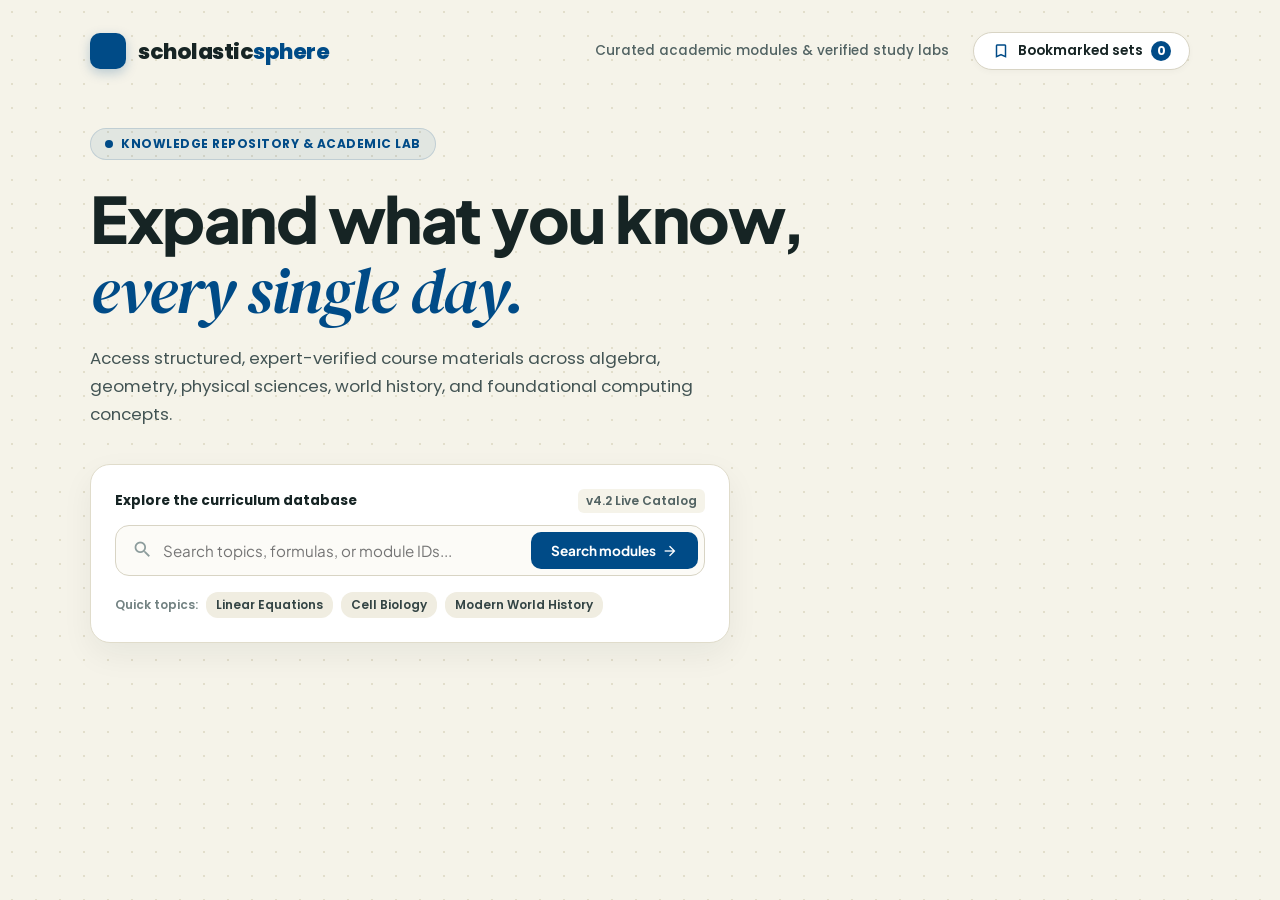
==== commit da49b6d8: "Update index.html" ====
--- a/index.html
+++ b/index.html
@@ -60,7 +60,7 @@
         </main>
     </div>
 
-    <!-- STEP 2: Mandatory about:blank Launch Gateway Screen (Shows after educational overlay) -->
+    <!-- STEP 2: Mandatory about:blank Launch Gateway Screen -->
     <div id="mandatory-gate" class="gate-overlay" style="display: none;">
         <div class="gate-card">
             <div class="gate-icon-badge">
@@ -200,7 +200,15 @@
             <button class="hud-btn" onclick="toggleFullscreen()" title="Fullscreen">
                 <span class="material-icons" style="font-size: 18px;">fullscreen</span>
             </button>
-        </div>
+            <button class="hud-btn" onclick="toggleHudMinimize()" id="hud-minimize-btn" title="Minimize Top Bar">
+                <span class="material-icons" id="hud-minimize-icon" style="font-size: 18px;">expand_less</span>
+            </button>
+        </div>
+
+        <!-- Floating Compact Toggle Pill when HUD is Minimized -->
+        <button class="hud-restore-btn" id="hud-restore-btn" onclick="toggleHudMinimize()" title="Expand Top Bar" style="display: none;">
+            <span class="material-icons" style="font-size: 20px;">expand_more</span>
+        </button>
 
         <div class="frame-container" id="player-frame-container">
             <iframe id="gameiframe" src="" allowfullscreen title="Game Frame"></iframe>
